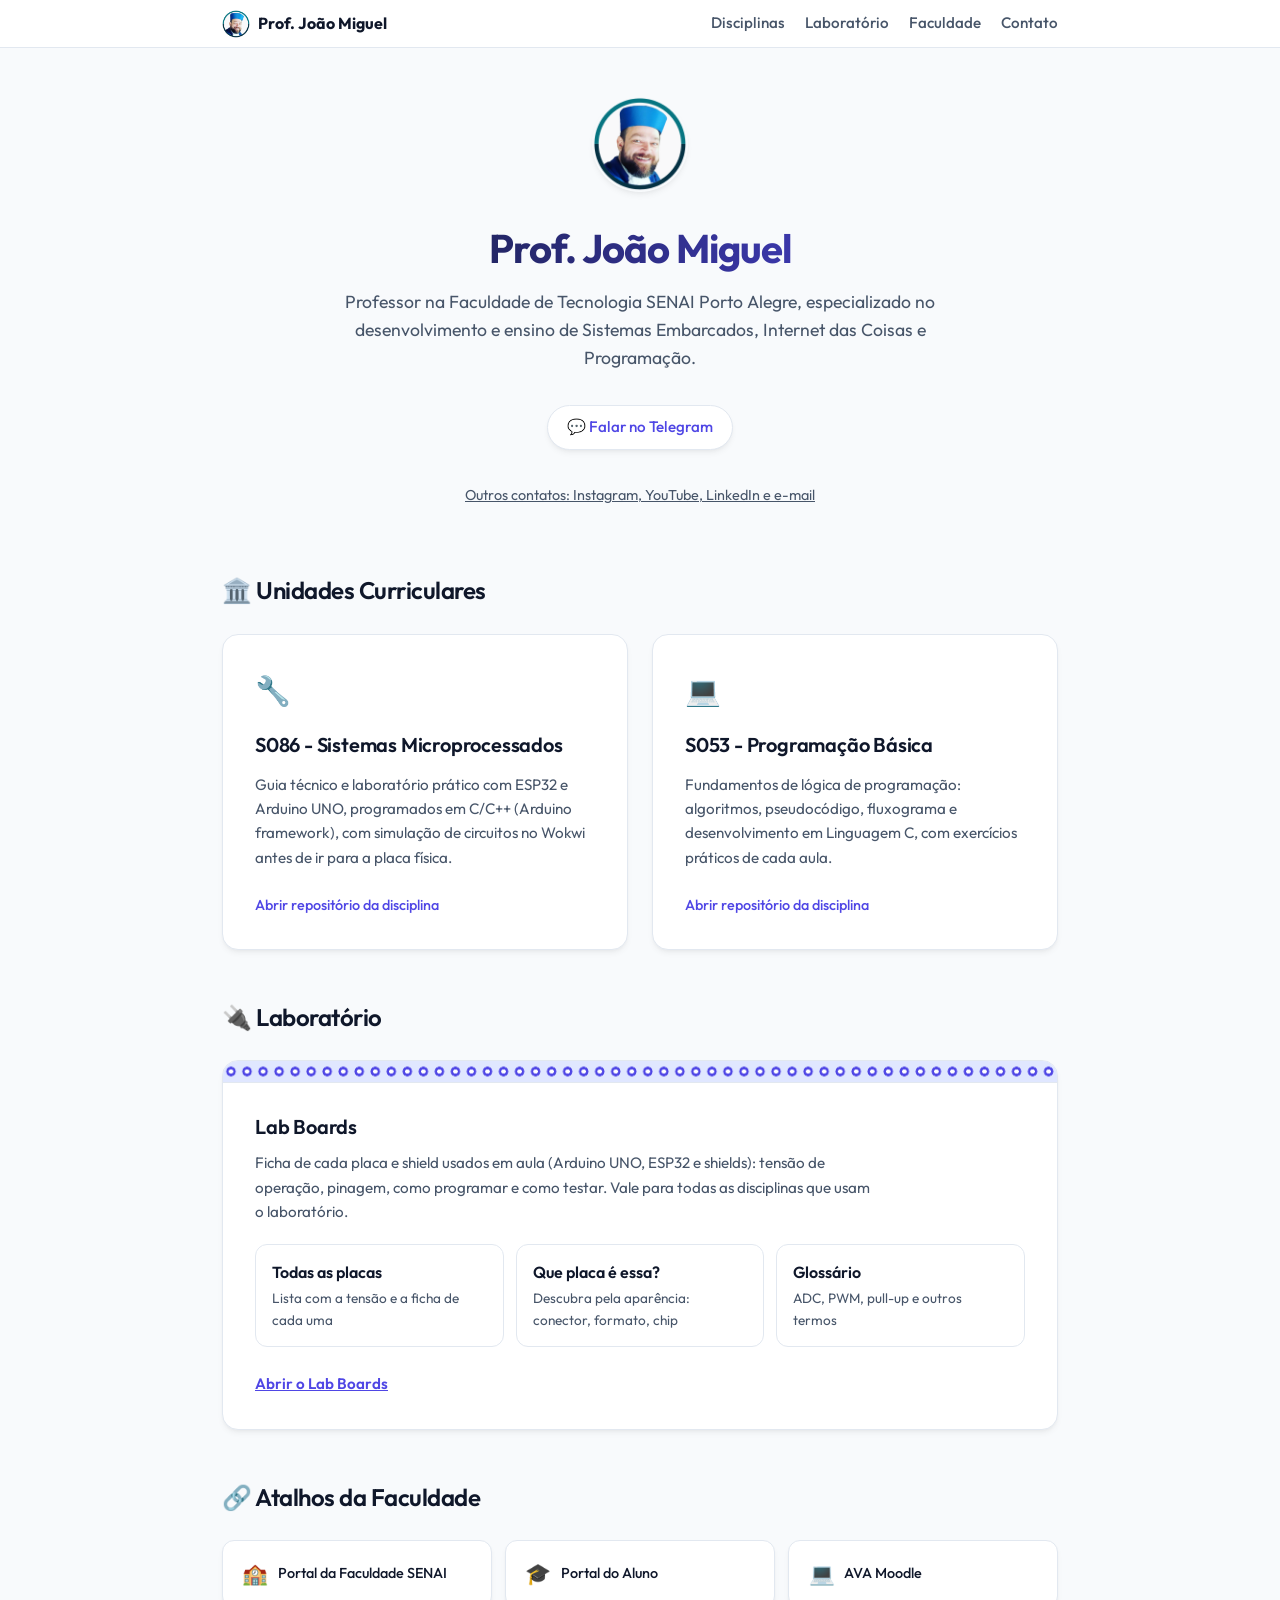
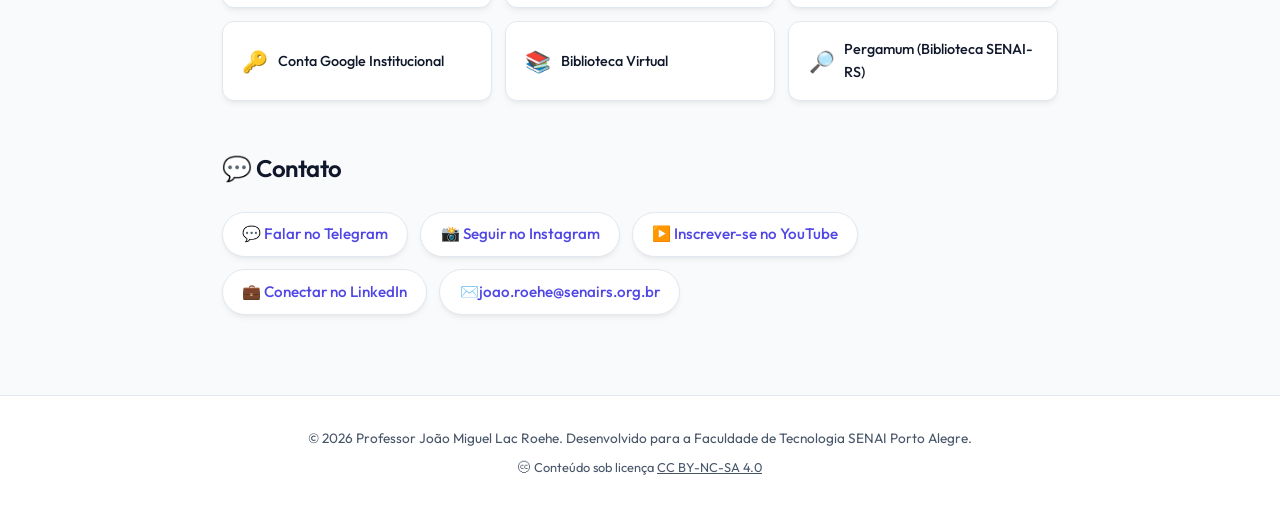
==== index.html @ 93c8a8d5 "feat: token --anchor-offset para âncoras sob a barra fixa 4.5rem; 5.5rem até 560px nos sites filhos " ====
<!DOCTYPE html>
<html lang="pt-BR">
<head>
    <meta charset="UTF-8">
    <meta name="viewport" content="width=device-width, initial-scale=1.0">
    <title>Prof. João Miguel | Faculdade de Tecnologia SENAI Porto Alegre</title>
    <meta name="description" content="Página pessoal do Professor João Miguel Lac Roehe na Faculdade de Tecnologia SENAI Porto Alegre. Informações sobre disciplinas de IoT, Sistemas Embarcados e Programação.">

    <!-- Favicon -->
    <link rel="icon" type="image/png" href="/assets/avatar.png">

    <!-- Open Graph / Facebook / WhatsApp / Telegram -->
    <meta property="og:type" content="profile">
    <meta property="og:url" content="https://professorjoaomiguel.github.io/">
    <meta property="og:title" content="Prof. João Miguel | Faculdade de Tecnologia SENAI Porto Alegre">
    <meta property="og:description" content="Página pessoal do Professor João Miguel Lac Roehe: disciplinas de IoT, Sistemas Embarcados e Programação, e links de contato.">
    <meta property="og:image" content="https://professorjoaomiguel.github.io/assets/og-image.jpg">
    <meta property="og:image:width" content="1512">
    <meta property="og:image:height" content="804">
    <meta property="og:locale" content="pt_BR">

    <!-- Twitter Card -->
    <meta name="twitter:card" content="summary_large_image">
    <meta name="twitter:title" content="Prof. João Miguel | Faculdade de Tecnologia SENAI Porto Alegre">
    <meta name="twitter:description" content="Página pessoal do Professor João Miguel Lac Roehe: disciplinas de IoT, Sistemas Embarcados e Programação, e links de contato.">
    <meta name="twitter:image" content="https://professorjoaomiguel.github.io/assets/og-image.jpg">

    <!-- Referência visual compartilhada com os outros sites (ver DESIGN.md) -->
    <link rel="preconnect" href="https://fonts.googleapis.com">
    <link rel="preconnect" href="https://fonts.gstatic.com" crossorigin>
    <link rel="stylesheet" href="/assets/tokens.css">
    <link rel="stylesheet" href="/assets/topbar.css">

    <!-- Estilos próprios desta página -->
    <style>
        * {
            box-sizing: border-box;
            margin: 0;
            padding: 0;
        }

        body {
            font-family: var(--font);
            background-color: var(--bg-primary);
            color: var(--text-primary);
            line-height: 1.6;
            display: flex;
            flex-direction: column;
            min-height: 100vh;
        }

        @media (prefers-reduced-motion: no-preference) {
            html {
                scroll-behavior: smooth;
            }
        }

        @media (prefers-reduced-motion: reduce) {
            *, *::before, *::after {
                transition: none !important;
            }
        }

        /* Barra do topo: componente em /assets/topbar.css. Aqui só o ajuste desta página:
           a foto e o nome já estão no cabeçalho, então somem da barra em telas estreitas. */
        @media (max-width: 560px) {
            .topbar .brand span {
                display: none;
            }
        }

        @media (max-width: 420px) {
            .topbar .brand {
                display: none;
            }
            .topnav {
                margin: 0 auto;
            }
        }

        /* Âncoras não ficam escondidas atrás da barra fixa */
        section[id] {
            scroll-margin-top: var(--anchor-offset);
        }

        header {
            max-width: var(--page-max);
            width: 100%;
            margin: 0 auto;
            padding: 3rem 2rem 1rem 2rem;
            text-align: center;
        }

        .avatar {
            width: 96px;
            height: 96px;
            border-radius: 50%;
            object-fit: cover;
            margin: 0 auto 1.5rem auto;
            display: block;
            box-shadow: var(--shadow);
        }

        h1 {
            font-size: 2.5rem;
            font-weight: 700;
            letter-spacing: -0.025em;
            margin-bottom: 0.5rem;
            background: linear-gradient(to right, var(--text-primary), var(--accent));
            -webkit-background-clip: text;
            -webkit-text-fill-color: transparent;
        }

        @media (max-width: 560px) {
            h1 {
                font-size: 2rem;
                line-height: 1.15;
            }
        }

        .subtitle {
            font-size: 1.1rem;
            color: var(--text-secondary);
            font-weight: 400;
            max-width: 600px;
            margin: 0 auto 2rem auto;
        }

        .contact-row {
            display: flex;
            flex-wrap: wrap;
            align-items: center;
            justify-content: center;
            gap: 0.75rem;
            margin: 0 auto 2rem auto;
        }

        .contact-badge {
            display: inline-flex;
            align-items: center;
            background-color: var(--bg-secondary);
            border: 1px solid var(--border);
            padding: 0.6rem 1.2rem;
            border-radius: 9999px;
            color: var(--accent);
            text-decoration: none;
            font-weight: 500;
            font-size: 0.95rem;
            box-shadow: var(--shadow);
            transition: var(--transition);
        }

        .contact-badge:hover {
            box-shadow: var(--shadow-hover);
            border-color: var(--accent);
        }

        .header-more {
            display: inline-block;
            margin-bottom: 1rem;
            color: var(--text-secondary);
            font-size: 0.9rem;
        }

        footer .license {
            margin-top: 0.5rem;
            font-size: 0.8rem;
        }

        footer .license a {
            color: var(--text-secondary);
        }

        main {
            max-width: var(--page-max);
            width: 100%;
            margin: 0 auto;
            padding: 2rem;
            flex-grow: 1;
        }

        h2 {
            font-size: 1.5rem;
            font-weight: 600;
            margin-bottom: 1.5rem;
            letter-spacing: -0.02em;
            display: flex;
            align-items: center;
            gap: 0.5rem;
        }

        .grid {
            display: grid;
            grid-template-columns: 1fr;
            gap: 1.5rem;
            margin-bottom: 3rem;
        }

        @media (min-width: 768px) {
            .grid {
                grid-template-columns: repeat(2, 1fr);
            }
            .grid-full {
                grid-column: span 2;
            }
        }

        .card {
            position: relative;
            background-color: var(--bg-secondary);
            border: 1px solid var(--border);
            border-radius: var(--radius-lg);
            padding: 2rem;
            box-shadow: var(--shadow);
            transition: var(--transition);
            display: flex;
            flex-direction: column;
        }

        /* O card inteiro é a área de clique (o link se estende sobre ele) */
        .card:hover,
        .card:focus-within {
            box-shadow: var(--shadow-hover);
            border-color: var(--accent);
        }

        .card .card-link::after {
            content: "";
            position: absolute;
            inset: 0;
            border-radius: inherit;
        }

        .card .card-link:focus-visible {
            outline: none;
        }

        .card:has(.card-link:focus-visible) {
            outline: 2px solid var(--accent);
            outline-offset: 4px;
        }

        .card-icon {
            font-size: 1.8rem;
            margin-bottom: 1rem;
        }

        .card h3 {
            font-size: 1.25rem;
            font-weight: 600;
            margin-bottom: 0.75rem;
            letter-spacing: -0.01em;
        }

        .card p {
            color: var(--text-secondary);
            font-size: 0.95rem;
            margin-bottom: 1.5rem;
            flex-grow: 1;
        }

        .card-note {
            font-size: 0.8rem;
            color: var(--text-secondary);
            opacity: 0.8;
            margin-bottom: 0.75rem;
        }

        .card-link {
            align-self: flex-start;
            color: var(--accent);
            text-decoration: none;
            font-weight: 500;
            font-size: 0.9rem;
            display: inline-flex;
            align-items: center;
            gap: 0.25rem;
            transition: var(--transition);
        }

        .card:hover .card-link {
            text-decoration: underline;
            text-underline-offset: 3px;
        }

        /* Laboratório: único elemento com assinatura própria — uma barra de pinos
           (passo de 2,54 mm das placas) no topo do painel */
        .lab-panel {
            background-color: var(--bg-secondary);
            border: 1px solid var(--border);
            border-radius: var(--radius-lg);
            box-shadow: var(--shadow);
            margin-bottom: 3rem;
            overflow: hidden;
        }

        .lab-pins {
            height: 22px;
            background-color: var(--accent-light);
            /* furos metalizados: anel na cor de destaque, centro vazado */
            background-image: radial-gradient(circle, var(--bg-secondary) 0 2px, var(--accent) 2.5px 4.5px, transparent 5px);
            background-size: 16px 22px;
            background-repeat: space no-repeat;
            background-position: center;
            border-bottom: 1px solid var(--border);
        }

        .lab-body {
            padding: 1.75rem 2rem 2rem;
        }

        .lab-body h3 {
            font-size: 1.25rem;
            font-weight: 600;
            margin-bottom: 0.5rem;
            letter-spacing: -0.01em;
        }

        .lab-body > p {
            color: var(--text-secondary);
            font-size: 0.95rem;
            max-width: 62ch;
            margin-bottom: 1.25rem;
        }

        .lab-links {
            list-style: none;
            display: grid;
            grid-template-columns: 1fr;
            gap: 0.75rem;
            margin-bottom: 1.5rem;
        }

        @media (min-width: 768px) {
            .lab-links {
                grid-template-columns: repeat(3, 1fr);
            }
        }

        .lab-links a {
            display: block;
            height: 100%;
            border: 1px solid var(--border);
            border-radius: var(--radius-md);
            padding: 0.9rem 1rem;
            text-decoration: none;
            color: var(--text-primary);
            font-weight: 600;
            transition: var(--transition);
        }

        .lab-links a:hover {
            border-color: var(--accent);
            color: var(--accent);
        }

        .lab-links small {
            display: block;
            margin-top: 0.2rem;
            color: var(--text-secondary);
            font-weight: 400;
            font-size: 0.85rem;
        }

        .lab-main {
            color: var(--accent);
            font-weight: 600;
            font-size: 0.95rem;
        }

        .contact-section .contact-row {
            justify-content: flex-start;
            margin-bottom: 3rem;
        }

        .shortcut-grid {
            display: grid;
            grid-template-columns: 1fr;
            gap: 0.85rem;
            margin-bottom: 3rem;
        }

        @media (min-width: 768px) {
            .shortcut-grid {
                grid-template-columns: repeat(3, 1fr);
            }
        }

        .shortcut {
            display: flex;
            align-items: center;
            gap: 0.6rem;
            background-color: var(--bg-secondary);
            border: 1px solid var(--border);
            border-radius: var(--radius-md);
            padding: 1rem 1.2rem;
            color: var(--text-primary);
            text-decoration: none;
            font-weight: 500;
            font-size: 0.9rem;
            box-shadow: var(--shadow);
            transition: var(--transition);
        }

        .shortcut:hover {
            box-shadow: var(--shadow-hover);
            border-color: var(--accent);
        }

        .shortcut-icon {
            font-size: 1.3rem;
            flex-shrink: 0;
        }

        footer {
            background-color: var(--bg-secondary);
            border-top: 1px solid var(--border);
            padding: 2rem;
            text-align: center;
            font-size: 0.85rem;
            color: var(--text-secondary);
        }

        /* Otimizações Acessibilidade */
        :focus-visible {
            outline: 2px solid var(--accent);
            outline-offset: 4px;
        }
    </style>

    <!-- Dados Estruturados para Agentes de IA e Motores de Busca (JSON-LD) -->
    <script type="application/ld+json">
    {
      "@context": "https://schema.org",
      "@type": "Person",
      "name": "João Miguel Lac Roehe",
      "jobTitle": "Professor",
      "worksFor": {
        "@type": "EducationalOrganization",
        "name": "Faculdade de Tecnologia SENAI Porto Alegre",
        "address": {
          "@type": "PostalAddress",
          "addressLocality": "Porto Alegre",
          "addressRegion": "RS",
          "addressCountry": "BR"
        }
      },
      "url": "https://professorjoaomiguel.github.io",
      "sameAs": [
        "https://github.com/professorjoaomiguel",
        "http://t.me/professorjoaomiguel",
        "https://www.instagram.com/professorjoaomiguel",
        "https://www.youtube.com/c/professorjoaomiguel",
        "https://www.linkedin.com/in/joaomiguel"
      ],
      "knowsAbout": [
        "Internet das Coisas (IoT)",
        "Sistemas Embarcados",
        "Programação de Computadores",
        "MicroPython",
        "ESP32"
      ]
    }
    </script>
</head>
<body>

    <nav class="topbar" aria-label="Seções da página">
        <div class="topbar-inner">
            <a class="brand" href="#inicio"><img src="/assets/avatar.png" alt="" width="28" height="28"><span>Prof. João Miguel</span></a>
            <ul class="topnav">
                <li><a href="#disciplinas">Disciplinas</a></li>
                <li><a href="#laboratorio">Laboratório</a></li>
                <li><a href="#faculdade">Faculdade</a></li>
                <li><a href="#contato">Contato</a></li>
            </ul>
        </div>
    </nav>

    <header id="inicio">
        <img src="/assets/avatar.png" alt="Foto do Prof. João Miguel Lac Roehe" class="avatar">
        <h1>Prof. João Miguel</h1>
        <p class="subtitle">Professor na Faculdade de Tecnologia SENAI Porto Alegre, especializado no desenvolvimento e ensino de Sistemas Embarcados, Internet das Coisas e Programação.</p>
        <div class="contact-row">
            <a href="https://t.me/professorjoaomiguel" class="contact-badge" target="_blank" rel="noopener noreferrer">
                💬 Falar no Telegram
            </a>
        </div>
        <a href="#contato" class="header-more">Outros contatos: Instagram, YouTube, LinkedIn e e-mail</a>
    </header>

    <main>
        <section id="disciplinas" aria-labelledby="titulo-disciplinas">
        <h2 id="titulo-disciplinas">🏛️ Unidades Curriculares</h2>

        
        <div class="grid">
            <!-- Sistemas Microprocessados -->
            <div class="card">
                <div class="card-icon" aria-hidden="true">🔧</div>
                <h3>S086 - Sistemas Microprocessados</h3>
                <p>Guia técnico e laboratório prático com ESP32 e Arduino UNO, programados em C/C++ (Arduino framework), com simulação de circuitos no Wokwi antes de ir para a placa física.</p>
                <a href="https://github.com/professorjoaomiguel/S086-2026-2" class="card-link" target="_blank" rel="noopener noreferrer">Abrir repositório da disciplina</a>
            </div>

            <!-- Programação Básica -->
            <div class="card">
                <div class="card-icon" aria-hidden="true">💻</div>
                <h3>S053 - Programação Básica</h3>
                <p>Fundamentos de lógica de programação: algoritmos, pseudocódigo, fluxograma e desenvolvimento em Linguagem C, com exercícios práticos de cada aula.</p>
                <a href="https://github.com/professorjoaomiguel/S053-2026-2" class="card-link" target="_blank" rel="noopener noreferrer">Abrir repositório da disciplina</a>
            </div>

            <!--
              OCULTOS (não ministrados no semestre corrente, 2026-2 — confirmado pelo usuário em 2026-09-07).
              Mantidos aqui comentados para facilitar reativação caso a UC volte à grade.
              Ver .ai/context.md > "Regras de Links para Disciplinas".

              S122 - Internet das Coisas
            <div class="card">
                <div class="card-icon" aria-hidden="true">🌐</div>
                <h3>S122 - Internet das Coisas</h3>
                <p>Abordagem prática cobrindo a arquitetura IoT de ponta a ponta (Percepção à Nuvem) com foco no projeto integrador da Estufa Inteligente utilizando ESP32, MQTT e Docker.</p>
                <a href="https://github.com/professorjoaomiguel/S122_2026-1" class="card-link" target="_blank" rel="noopener noreferrer">Abrir repositório da disciplina</a>
            </div>

              Sistemas Embarcados
            <div class="card">
                <div class="card-icon" aria-hidden="true">🔋</div>
                <h3>Sistemas Embarcados</h3>
                <p>Laboratório prático utilizando a linguagem MicroPython no microcontrolador ESP32 acoplado a um Shield Multifuncional para implementar lógicas de controle, sensores e atuadores.</p>
                <a href="https://github.com/professorjoaomiguel/lab-se" class="card-link" target="_blank" rel="noopener noreferrer">Abrir repositório da disciplina</a>
            </div>

              Programação Básica (versão antiga, via Google Sites)
            <div class="card">
                <div class="card-icon" aria-hidden="true">💻</div>
                <h3>Programação Básica</h3>
                <p>Fundamentos de lógica de programação, cobrindo estruturas condicionais, de repetição, manipulação de dados de entrada/saída e desenvolvimento de algoritmos básicos.</p>
                <div class="card-note">📦 Repositório de código no GitHub em breve — por enquanto, acesse o material completo da disciplina abaixo.</div>
                <a href="https://sites.google.com/view/pjm-programacao/" class="card-link" target="_blank" rel="noopener noreferrer">Abrir material da disciplina</a>
            </div>
            -->
        </div>
        </section>

        <section id="laboratorio" aria-labelledby="titulo-laboratorio">
        <h2 id="titulo-laboratorio">🔌 Laboratório</h2>

        <div class="lab-panel">
            <div class="lab-pins" aria-hidden="true"></div>
            <div class="lab-body">
                <h3>Lab Boards</h3>
                <p>Ficha de cada placa e shield usados em aula (Arduino UNO, ESP32 e shields): tensão de operação, pinagem, como programar e como testar. Vale para todas as disciplinas que usam o laboratório.</p>
                <ul class="lab-links">
                    <li><a href="https://professorjoaomiguel.github.io/lab-boards/INDEX.html">Todas as placas<small>Lista com a tensão e a ficha de cada uma</small></a></li>
                    <li><a href="https://professorjoaomiguel.github.io/lab-boards/IDENTIFICAR.html">Que placa é essa?<small>Descubra pela aparência: conector, formato, chip</small></a></li>
                    <li><a href="https://professorjoaomiguel.github.io/lab-boards/GLOSSARIO.html">Glossário<small>ADC, PWM, pull-up e outros termos</small></a></li>
                </ul>
                <a href="https://professorjoaomiguel.github.io/lab-boards/" class="lab-main">Abrir o Lab Boards</a>
            </div>
        </div>
        </section>

        <section id="faculdade" aria-labelledby="titulo-faculdade">
        <h2 id="titulo-faculdade">🔗 Atalhos da Faculdade</h2>

        <div class="shortcut-grid">
            <a href="https://www.senairs.org.br/faculdade-senai" class="shortcut" target="_blank" rel="noopener noreferrer">
                <span class="shortcut-icon" aria-hidden="true">🏫</span> Portal da Faculdade SENAI
            </a>
            <a href="https://portaldoaluno.fiergs.org.br/FrameHTML/web/app/edu/PortalEducacional/login/" class="shortcut" target="_blank" rel="noopener noreferrer">
                <span class="shortcut-icon" aria-hidden="true">🎓</span> Portal do Aluno
            </a>
            <a href="https://rs.ead.senai.br/" class="shortcut" target="_blank" rel="noopener noreferrer">
                <span class="shortcut-icon" aria-hidden="true">💻</span> AVA Moodle
            </a>
            <a href="https://meusenai.senai.br/" class="shortcut" target="_blank" rel="noopener noreferrer">
                <span class="shortcut-icon" aria-hidden="true">🔑</span> Conta Google Institucional
            </a>
            <a href="https://www.bvirtual.com.br/" class="shortcut" target="_blank" rel="noopener noreferrer">
                <span class="shortcut-icon" aria-hidden="true">📚</span> Biblioteca Virtual
            </a>
            <a href="https://pergamum.senairs.org.br/" class="shortcut" target="_blank" rel="noopener noreferrer">
                <span class="shortcut-icon" aria-hidden="true">🔎</span> Pergamum (Biblioteca SENAI-RS)
            </a>
        </div>
        </section>

        <section id="contato" class="contact-section" aria-labelledby="titulo-contato">
        <h2 id="titulo-contato">💬 Contato</h2>
        <div class="contact-row">
            <a href="https://t.me/professorjoaomiguel" class="contact-badge" target="_blank" rel="noopener noreferrer">
                💬 Falar no Telegram
            </a>
            <a href="https://www.instagram.com/professorjoaomiguel" class="contact-badge" target="_blank" rel="noopener noreferrer">
                📸 Seguir no Instagram
            </a>
            <a href="https://www.youtube.com/c/professorjoaomiguel?sub_confirmation=1" class="contact-badge" target="_blank" rel="noopener noreferrer">
                ▶️ Inscrever-se no YouTube
            </a>
            <a href="https://www.linkedin.com/in/joaomiguel" class="contact-badge" target="_blank" rel="noopener noreferrer">
                💼 Conectar no LinkedIn
            </a>
            <a href="#" class="contact-badge" id="email-badge" rel="noopener noreferrer" aria-label="Enviar e-mail institucional">
                ✉️ <span id="email-label">E-mail institucional</span>
            </a>
        </div>
        </section>
    </main>

    <footer>
        <p>&copy; 2026 Professor João Miguel Lac Roehe. Desenvolvido para a Faculdade de Tecnologia SENAI Porto Alegre.</p>
        <p class="license">🅭 Conteúdo sob licença <a href="https://creativecommons.org/licenses/by-nc-sa/4.0/" target="_blank" rel="noopener noreferrer">CC BY-NC-SA 4.0</a></p>
    </footer>

    <script>
    (function () {
        var badge = document.getElementById('email-badge');
        var label = document.getElementById('email-label');
        if (!badge || !label) return;
        var user = ['j', 'o', 'a', 'o', '.', 'r', 'o', 'e', 'h', 'e'].join('');
        var host = ['s', 'e', 'n', 'a', 'i', 'r', 's', '.', 'o', 'r', 'g', '.', 'b', 'r'].join('');
        var address = user + '@' + host;
        badge.setAttribute('href', 'mailto:' + address);
        label.textContent = address;
    })();
    </script>
</body>
</html>
---- assets/tokens.css ----
/*
 * Tokens visuais do Prof. João Miguel — fonte única para todos os sites web
 * (este site e os project sites em professorjoaomiguel.github.io/<repo>/).
 *
 * Uso em outro site do mesmo domínio:
 *   <link rel="stylesheet" href="/assets/tokens.css">
 *
 * Contrato (ver DESIGN.md): variáveis só são ADICIONADAS. Renomear ou apagar
 * uma variável quebra os outros sites — antes, procure o nome nos repos que
 * usam este arquivo.
 *
 * Autor: Prof. Me. João Miguel Lac Roehe (@professorjoaomiguel) — CC BY-NC-SA 4.0
 */

@import url("https://fonts.googleapis.com/css2?family=Outfit:wght@300;400;500;600;700&display=swap");

:root {
    /* Paleta Slate & Indigo — modo claro */
    --bg-primary: #f8fafc;      /* fundo da página */
    --bg-secondary: #ffffff;    /* cards, barras, painéis */
    --text-primary: #0f172a;
    --text-secondary: #475569;
    --accent: #4f46e5;          /* links, destaques, foco */
    --accent-light: #e0e7ff;    /* fundos de destaque, cabeçalho de tabela */
    --border: #e2e8f0;
    --code-bg: #f1f5f9;

    --shadow: 0 4px 6px -1px rgb(0 0 0 / 0.05), 0 2px 4px -2px rgb(0 0 0 / 0.05);
    --shadow-hover: 0 10px 15px -3px rgb(0 0 0 / 0.1), 0 4px 6px -4px rgb(0 0 0 / 0.1);
    --transition: all 0.3s cubic-bezier(0.4, 0, 0.2, 1);

    /* Tipografia */
    --font: 'Outfit', -apple-system, BlinkMacSystemFont, "Segoe UI", Roboto, sans-serif;
    --mono: ui-monospace, SFMono-Regular, Consolas, "Liberation Mono", monospace;

    /* Layout */
    --page-max: 900px;          /* largura do conteúdo e da barra do topo */
    --gutter: 2rem;             /* respiro lateral (1rem em telas até 560px) */
    --radius-lg: 16px;          /* cards e painéis */
    --radius-md: 12px;          /* atalhos e sub-blocos */
    --radius-sm: 8px;           /* código, imagens */
    --anchor-offset: 4.5rem;    /* scroll-margin-top de títulos/seções com âncora (barra fixa) */

    color-scheme: light;
}

/* Modo escuro automático. --accent #818cf8 dá ~5,9:1 sobre --bg-primary (AA). */
@media (prefers-color-scheme: dark) {
    :root {
        --bg-primary: #090d16;
        --bg-secondary: #111827;
        --text-primary: #f8fafc;
        --text-secondary: #94a3b8;
        --accent: #818cf8;
        --accent-light: #1e1b4b;
        --border: #1f2937;
        --code-bg: #1e293b;
        --shadow: 0 4px 6px -1px rgb(0 0 0 / 0.3), 0 2px 4px -2px rgb(0 0 0 / 0.3);
        --shadow-hover: 0 10px 15px -3px rgb(0 0 0 / 0.4), 0 4px 6px -4px rgb(0 0 0 / 0.4);
        color-scheme: dark;
    }
}

@media (max-width: 560px) {
    :root {
        --gutter: 1rem;
    }

    /* Sites filhos (barra com .topbar-back) têm barra de 2 linhas no celular (~76px) */
    :root:has(.topbar-back) {
        --anchor-offset: 5.5rem;
    }
}
---- assets/topbar.css ----
/*
 * Barra do topo compartilhada — mesma barra em todos os sites do professor.
 * Depende de /assets/tokens.css (carregar antes).
 *
 * Marcação (ver DESIGN.md):
 *   <nav class="topbar" aria-label="...">
 *     <div class="topbar-inner">
 *       <a class="brand" href="..."><img src="/assets/avatar.png" alt="" width="28" height="28"><span>Nome do site</span></a>
 *       <ul class="topnav"> <li><a href="...">Seção</a></li> ... </ul>
 *       <a class="topbar-back" href="https://professorjoaomiguel.github.io/">← Site do professor</a>   (só nos sites filhos)
 *     </div>
 *   </nav>
 *
 * Autor: Prof. Me. João Miguel Lac Roehe (@professorjoaomiguel) — CC BY-NC-SA 4.0
 */

.topbar {
    position: sticky;
    top: 0;
    z-index: 10;
    background-color: var(--bg-secondary);
    border-bottom: 1px solid var(--border);
    font-family: var(--font);
    font-size: 1rem;      /* não herda o tamanho do corpo de cada site: barra idêntica em todos */
    line-height: 1.6;
}

.topbar-inner {
    max-width: var(--page-max);
    margin: 0 auto;
    padding: 0.6rem var(--gutter);
    display: flex;
    flex-wrap: wrap;
    align-items: center;
    gap: 0.4rem 1rem;
}

.topbar .brand {
    display: inline-flex;
    align-items: center;
    gap: 0.5rem;
    color: var(--text-primary);
    text-decoration: none;
    font-weight: 700;
    white-space: nowrap;
}

.topbar .brand img {
    width: 28px;
    height: 28px;
    border-radius: 50%;
}

.topnav {
    list-style: none;
    display: flex;
    gap: 0.25rem 1.25rem;
    margin: 0 0 0 auto;
    padding: 0;
    overflow-x: auto;
    font-size: 0.95rem;
}

.topnav a,
.topbar-back {
    color: var(--text-secondary);
    text-decoration: none;
    font-weight: 500;
    white-space: nowrap;
}

.topnav a:hover,
.topbar-back:hover {
    color: var(--accent);
}

.topbar-back {
    font-size: 0.9rem;
}

.topbar a:focus-visible {
    outline: 2px solid var(--accent);
    outline-offset: 4px;
    border-radius: 4px;
}

@media (max-width: 560px) {
    .topbar-inner {
        gap: 0.4rem 0.75rem;
    }
    .topnav {
        gap: 0.25rem 0.7rem;
        font-size: 0.85rem;
    }

    /* Sites filhos (têm .topbar-back): 2 linhas em vez de 3.
       Linha 1: marca à esquerda, "← Site do professor" à direita.
       Linha 2: seções na largura inteira, rolando de lado se não couberem.
       O site principal (sem .topbar-back) continua com uma linha só. */
    .topbar-back {
        margin-left: auto;
    }

    .topbar-inner:has(.topbar-back) .topnav {
        order: 3;
        flex-basis: 100%;
        margin-left: 0;
    }
}
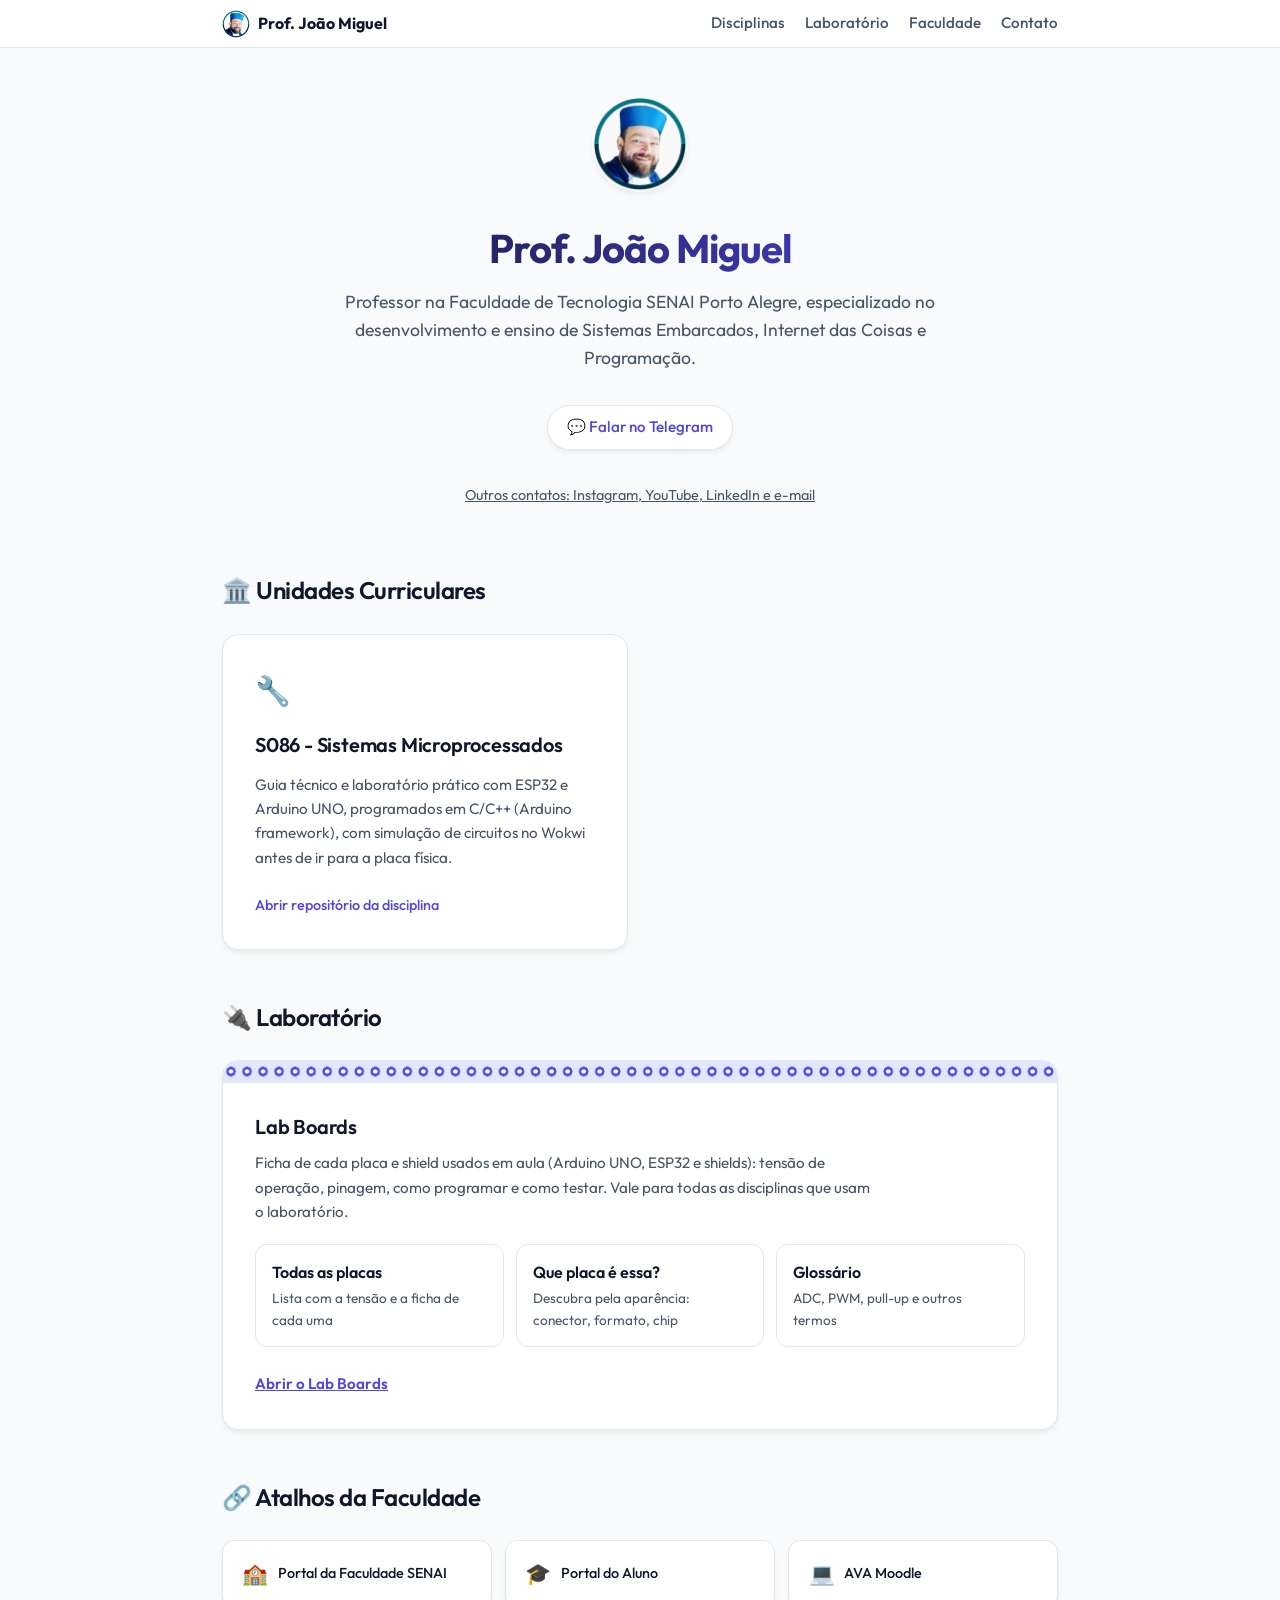
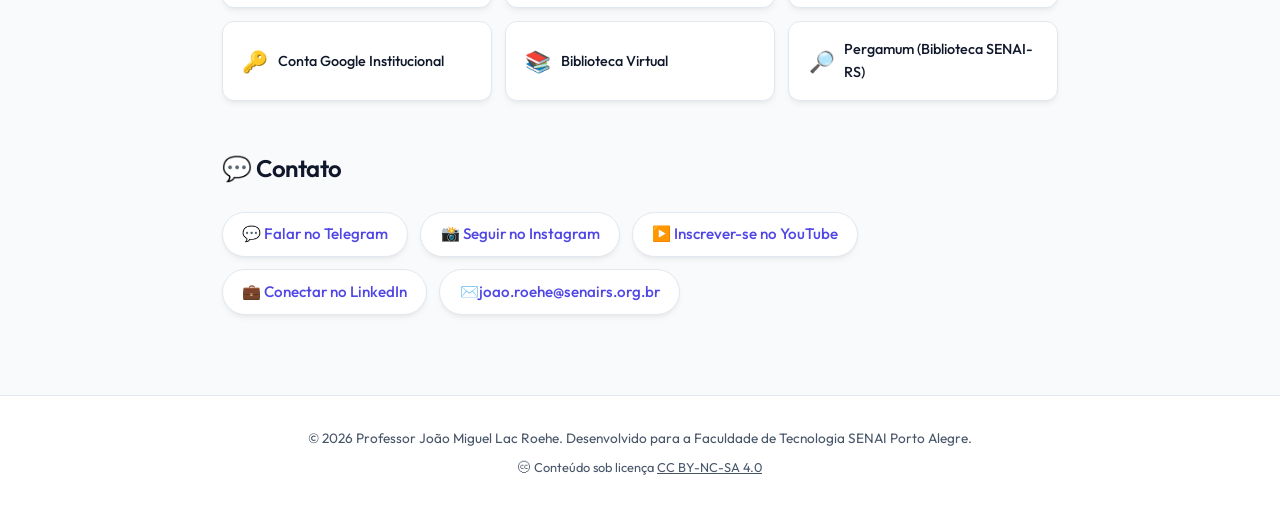
==== commit 96bb5321: "chore: oculta card S053 (repositório S053-2026-2 está privado) Card movido para o bloco OCULTOS come" ====
--- a/index.html
+++ b/index.html
@@ -503,18 +503,19 @@
                 <a href="https://github.com/professorjoaomiguel/S086-2026-2" class="card-link" target="_blank" rel="noopener noreferrer">Abrir repositório da disciplina</a>
             </div>
 
-            <!-- Programação Básica -->
+
+            <!--
+              OCULTOS (não ministrados no semestre corrente, 2026-2 — confirmado pelo usuário em 2026-09-07).
+              Mantidos aqui comentados para facilitar reativação caso a UC volte à grade.
+              Ver .ai/context.md > "Regras de Links para Disciplinas".
+
+              S053 - Programação Básica (repo S053-2026-2 tornado privado; oculto em 2026-10-04 a pedido do usuário)
             <div class="card">
                 <div class="card-icon" aria-hidden="true">💻</div>
                 <h3>S053 - Programação Básica</h3>
                 <p>Fundamentos de lógica de programação: algoritmos, pseudocódigo, fluxograma e desenvolvimento em Linguagem C, com exercícios práticos de cada aula.</p>
                 <a href="https://github.com/professorjoaomiguel/S053-2026-2" class="card-link" target="_blank" rel="noopener noreferrer">Abrir repositório da disciplina</a>
             </div>
-
-            <!--
-              OCULTOS (não ministrados no semestre corrente, 2026-2 — confirmado pelo usuário em 2026-09-07).
-              Mantidos aqui comentados para facilitar reativação caso a UC volte à grade.
-              Ver .ai/context.md > "Regras de Links para Disciplinas".
 
               S122 - Internet das Coisas
             <div class="card">
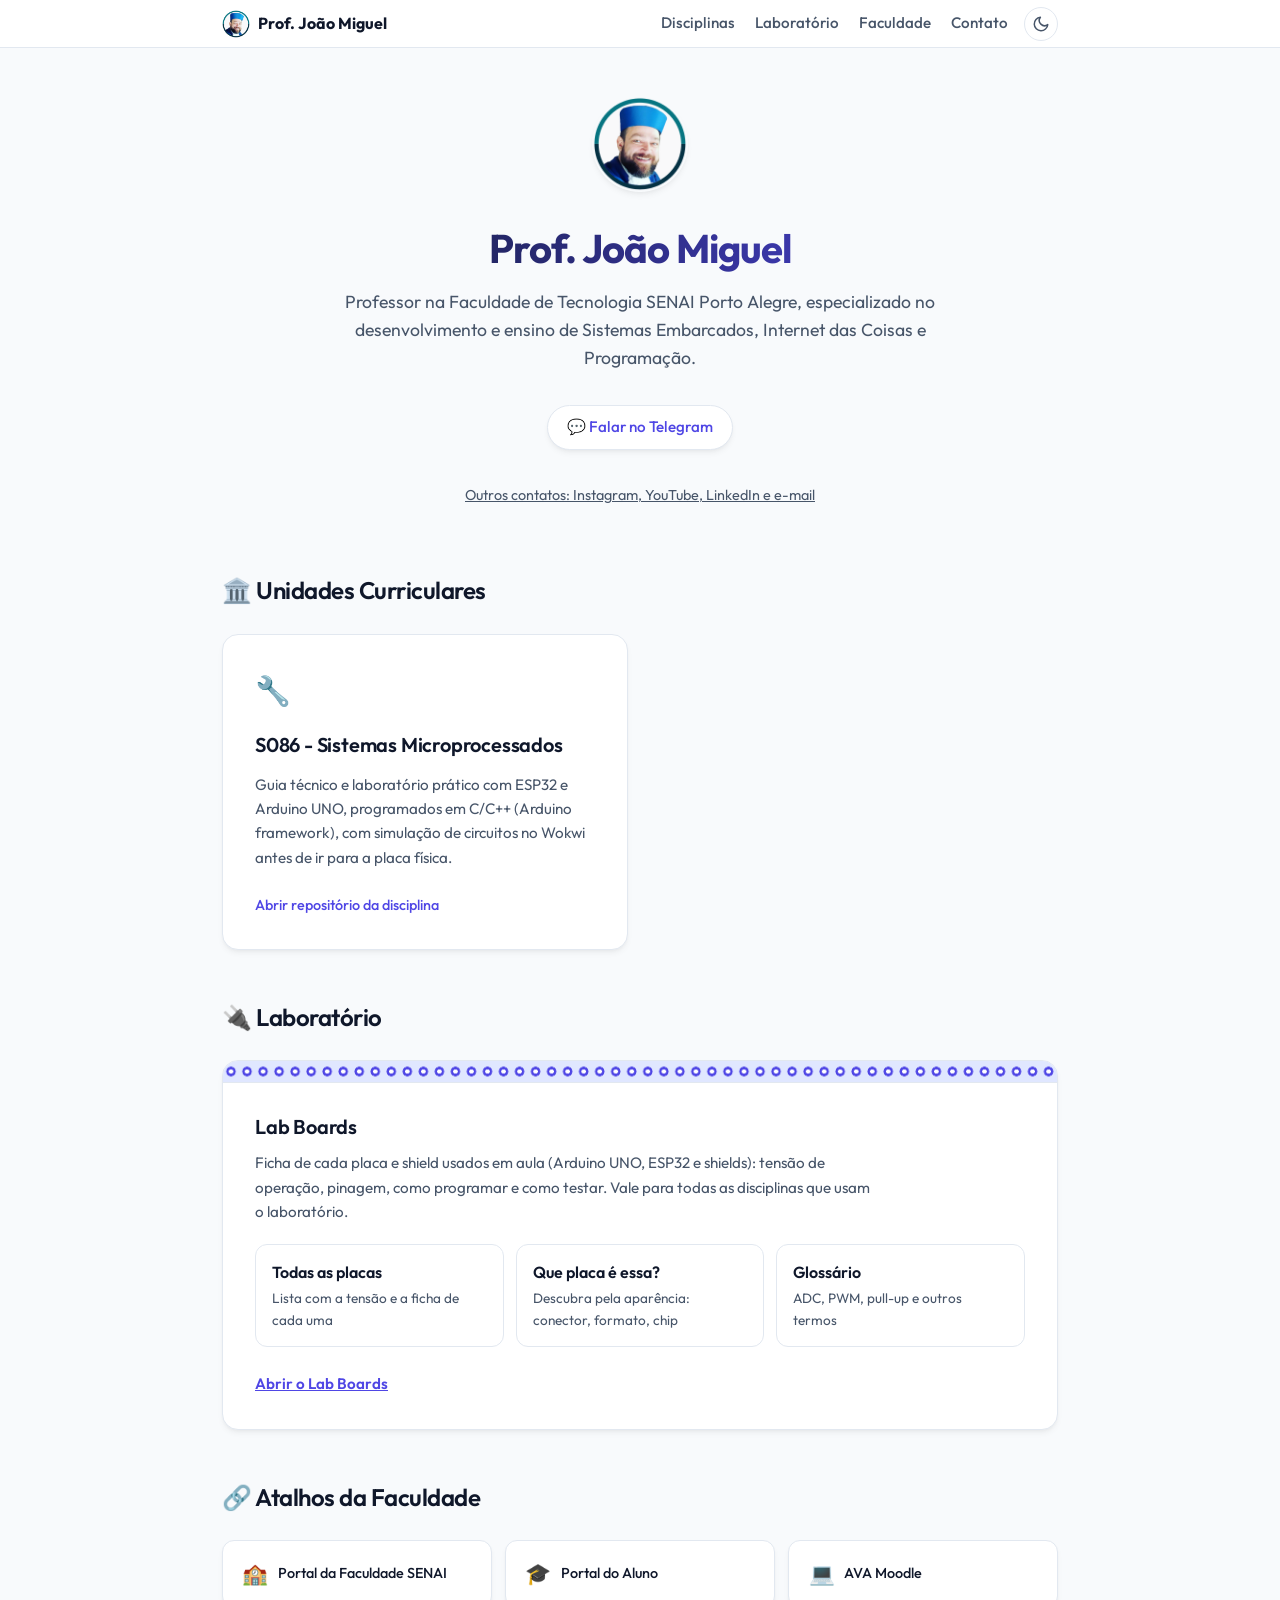
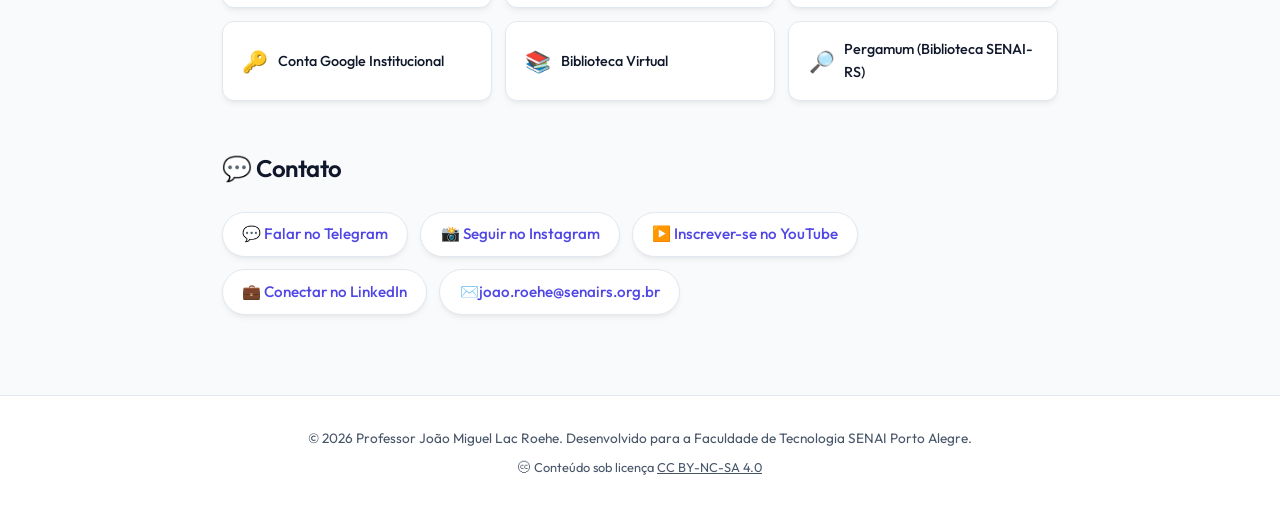
==== commit 2e60e60f: "feat: chave claro/escuro compartilhada (theme.js) Botão .theme-toggle na barra do topo alterna claro" ====
--- a/index.html
+++ b/index.html
@@ -30,6 +30,7 @@
     <link rel="preconnect" href="https://fonts.gstatic.com" crossorigin>
     <link rel="stylesheet" href="/assets/tokens.css">
     <link rel="stylesheet" href="/assets/topbar.css">
+    <script src="/assets/theme.js"></script>
 
     <!-- Estilos próprios desta página -->
     <style>
@@ -474,6 +475,7 @@
                 <li><a href="#faculdade">Faculdade</a></li>
                 <li><a href="#contato">Contato</a></li>
             </ul>
+            <button class="theme-toggle" type="button" hidden></button>
         </div>
     </nav>
 
--- a/assets/tokens.css
+++ b/assets/tokens.css
@@ -44,9 +44,14 @@
     color-scheme: light;
 }
 
-/* Modo escuro automático. --accent #818cf8 dá ~5,9:1 sobre --bg-primary (AA). */
+/* Modo escuro: segue o sistema, a não ser que o aluno tenha escolhido pela
+   chave da barra (/assets/theme.js põe data-theme="light" ou "dark" no <html>).
+   O bloco escuro aparece DUAS vezes (sistema e escolha manual): ao mudar um
+   valor, mude nos dois. Não usamos light-dark() porque, em navegador antigo,
+   ela invalida todas as cores de uma vez.
+   --accent #818cf8 dá ~5,9:1 sobre --bg-primary (AA). */
 @media (prefers-color-scheme: dark) {
-    :root {
+    :root:not([data-theme="light"]) {
         --bg-primary: #090d16;
         --bg-secondary: #111827;
         --text-primary: #f8fafc;
@@ -61,6 +66,20 @@
     }
 }
 
+:root[data-theme="dark"] {
+    --bg-primary: #090d16;
+    --bg-secondary: #111827;
+    --text-primary: #f8fafc;
+    --text-secondary: #94a3b8;
+    --accent: #818cf8;
+    --accent-light: #1e1b4b;
+    --border: #1f2937;
+    --code-bg: #1e293b;
+    --shadow: 0 4px 6px -1px rgb(0 0 0 / 0.3), 0 2px 4px -2px rgb(0 0 0 / 0.3);
+    --shadow-hover: 0 10px 15px -3px rgb(0 0 0 / 0.4), 0 4px 6px -4px rgb(0 0 0 / 0.4);
+    color-scheme: dark;
+}
+
 @media (max-width: 560px) {
     :root {
         --gutter: 1rem;
--- a/assets/topbar.css
+++ b/assets/topbar.css
@@ -8,6 +8,7 @@
  *       <a class="brand" href="..."><img src="/assets/avatar.png" alt="" width="28" height="28"><span>Nome do site</span></a>
  *       <ul class="topnav"> <li><a href="...">Seção</a></li> ... </ul>
  *       <a class="topbar-back" href="https://professorjoaomiguel.github.io/">← Site do professor</a>   (só nos sites filhos)
+ *       <button class="theme-toggle" type="button" hidden></button>   (com /assets/theme.js no <head>)
  *     </div>
  *   </nav>
  *
@@ -84,6 +85,38 @@
     border-radius: 4px;
 }
 
+/* Chave claro/escuro (/assets/theme.js preenche o ícone e o rótulo).
+   Sempre o último item da barra. */
+.theme-toggle {
+    flex-shrink: 0;
+    display: inline-flex;
+    align-items: center;
+    justify-content: center;
+    width: 34px;
+    height: 34px;
+    margin: -3px 0;       /* ocupa 28px na linha, como a foto da marca: a barra não cresce */
+    padding: 0;
+    border: 1px solid var(--border);
+    border-radius: 50%;
+    background: transparent;
+    color: var(--text-secondary);
+    cursor: pointer;
+}
+
+.theme-toggle[hidden] {
+    display: none;
+}
+
+.theme-toggle:hover {
+    color: var(--accent);
+    border-color: var(--accent);
+}
+
+.theme-toggle:focus-visible {
+    outline: 2px solid var(--accent);
+    outline-offset: 2px;
+}
+
 @media (max-width: 560px) {
     .topbar-inner {
         gap: 0.4rem 0.75rem;
@@ -101,6 +134,13 @@
         margin-left: auto;
     }
 
+    /* Site principal: uma linha mesmo com a chave de tema; as seções
+       encolhem e rolam de lado, em vez de a chave descer de linha. */
+    .topbar-inner:not(:has(.topbar-back)) {
+        flex-wrap: nowrap;
+        gap: 0.5rem;
+    }
+
     .topbar-inner:has(.topbar-back) .topnav {
         order: 3;
         flex-basis: 100%;
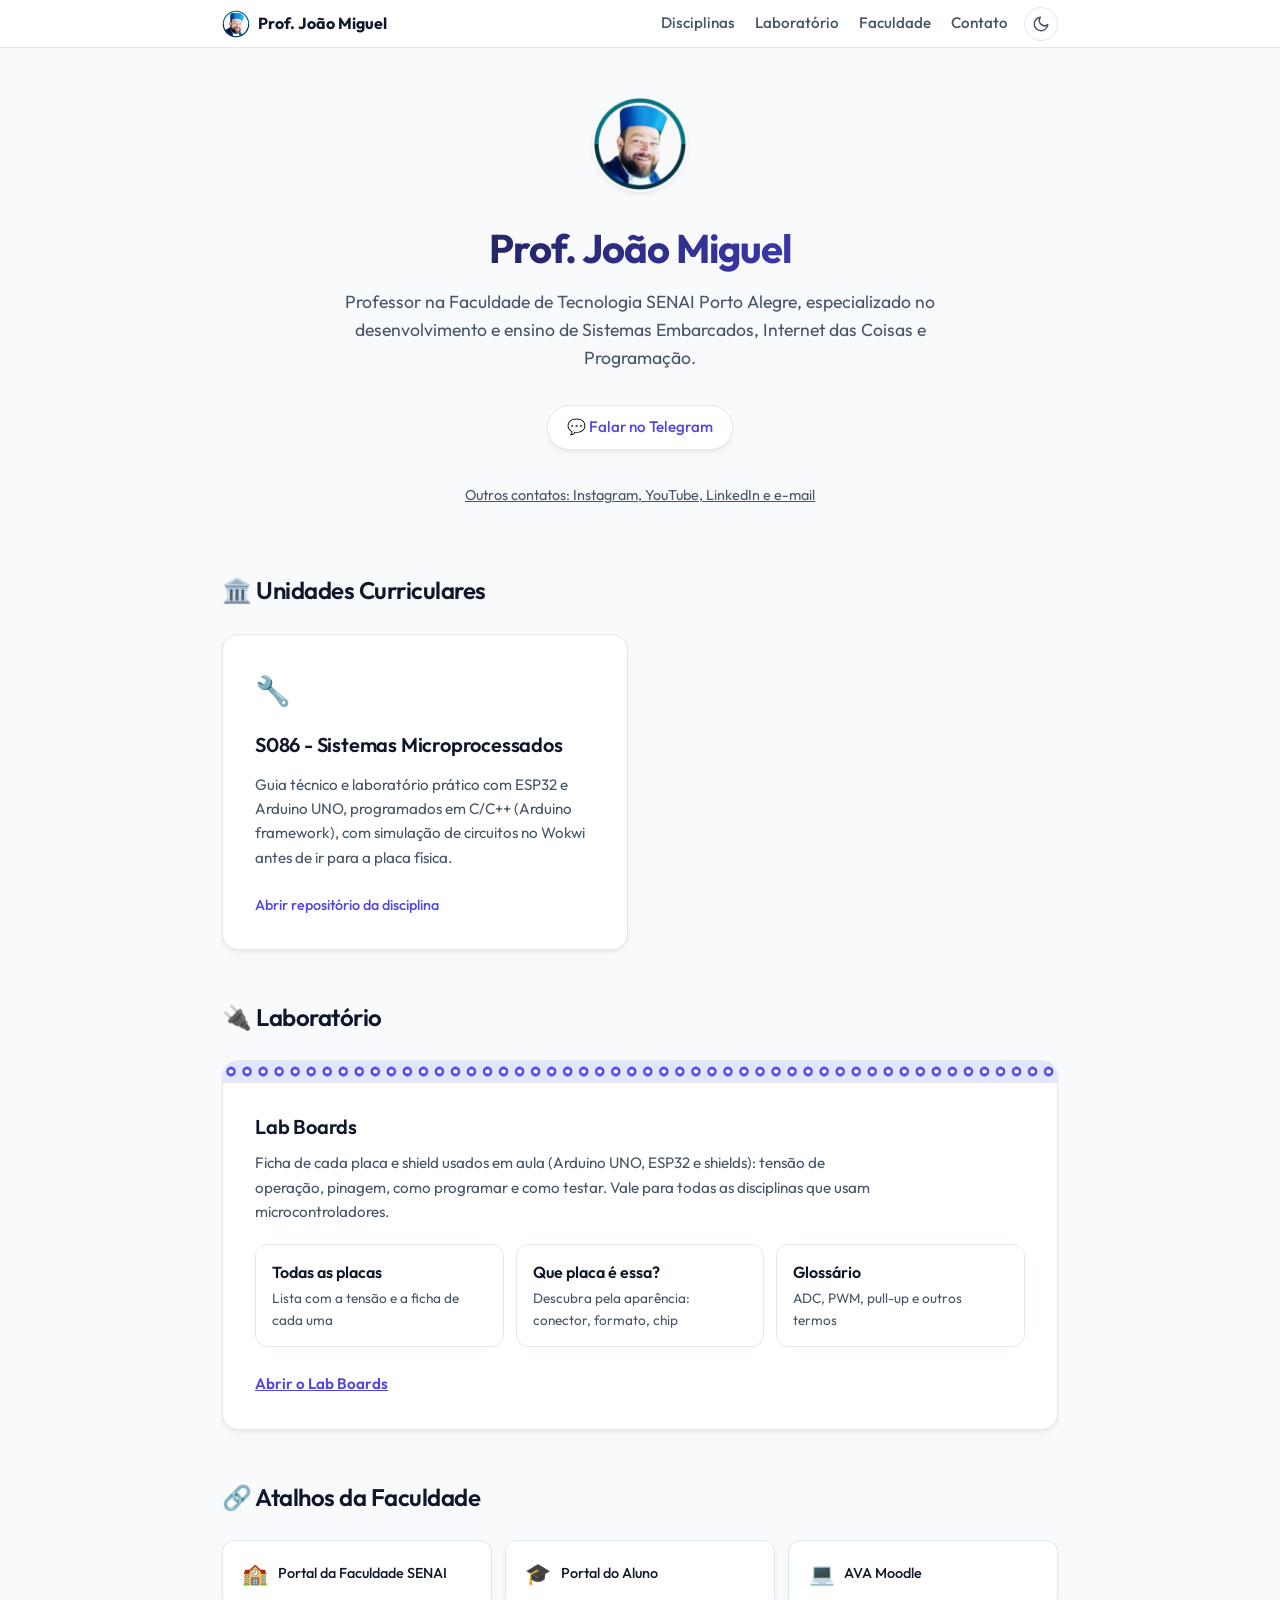
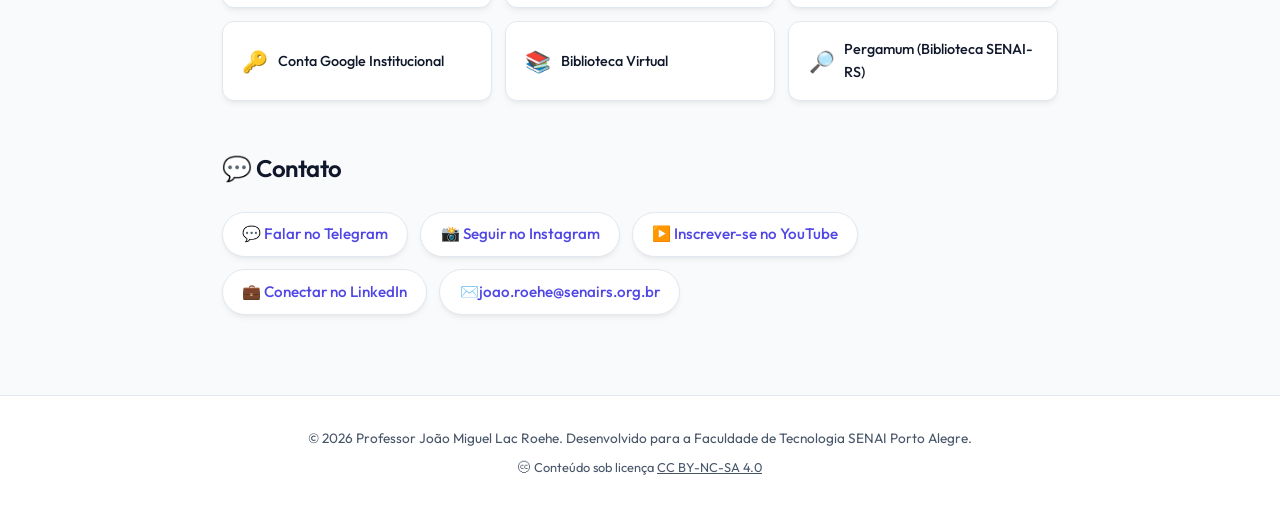
==== commit cebecd50: "Add Google Analytics gtag snippet to head before other scripts" ====
--- a/index.html
+++ b/index.html
@@ -1,10 +1,20 @@
 <!DOCTYPE html>
 <html lang="pt-BR">
 <head>
+    <!-- Google tag (gtag.js) -->
+    <script async src="https://www.googletagmanager.com/gtag/js?id=G-P59P33Y4VV"></script>
+    <script>
+      window.dataLayer = window.dataLayer || [];
+      function gtag(){dataLayer.push(arguments);}
+      gtag('js', new Date());
+
+      gtag('config', 'G-P59P33Y4VV');
+    </script>
+
     <meta charset="UTF-8">
     <meta name="viewport" content="width=device-width, initial-scale=1.0">
     <title>Prof. João Miguel | Faculdade de Tecnologia SENAI Porto Alegre</title>
-    <meta name="description" content="Página pessoal do Professor João Miguel Lac Roehe na Faculdade de Tecnologia SENAI Porto Alegre. Informações sobre disciplinas de IoT, Sistemas Embarcados e Programação.">
+    <meta name="description" content="Página pessoal do Professor João Miguel Lac Roehe na Faculdade de Tecnologia SENAI Porto Alegre. Informações sobre disciplinas de IoT, Sistemas Embarcados e Programação, contatos e projetos acadêmicos.">
 
     <!-- Favicon -->
     <link rel="icon" type="image/png" href="/assets/avatar.png">
@@ -531,7 +541,7 @@
             <div class="card">
                 <div class="card-icon" aria-hidden="true">🔋</div>
                 <h3>Sistemas Embarcados</h3>
-                <p>Laboratório prático utilizando a linguagem MicroPython no microcontrolador ESP32 acoplado a um Shield Multifuncional para implementar lógicas de controle, sensores e atuadores.</p>
+                <p>Laboratório prático utilizando a linguagem MicroPython no microcontrolador ESP32 acoplado a um Shield Multifuncional para implementar lógicas de controle, sensores e atuadores em sistemas embarcados de baixo custo.</p>
                 <a href="https://github.com/professorjoaomiguel/lab-se" class="card-link" target="_blank" rel="noopener noreferrer">Abrir repositório da disciplina</a>
             </div>
 
@@ -554,7 +564,7 @@
             <div class="lab-pins" aria-hidden="true"></div>
             <div class="lab-body">
                 <h3>Lab Boards</h3>
-                <p>Ficha de cada placa e shield usados em aula (Arduino UNO, ESP32 e shields): tensão de operação, pinagem, como programar e como testar. Vale para todas as disciplinas que usam o laboratório.</p>
+                <p>Ficha de cada placa e shield usados em aula (Arduino UNO, ESP32 e shields): tensão de operação, pinagem, como programar e como testar. Vale para todas as disciplinas que usam microcontroladores.</p>
                 <ul class="lab-links">
                     <li><a href="https://professorjoaomiguel.github.io/lab-boards/INDEX.html">Todas as placas<small>Lista com a tensão e a ficha de cada uma</small></a></li>
                     <li><a href="https://professorjoaomiguel.github.io/lab-boards/IDENTIFICAR.html">Que placa é essa?<small>Descubra pela aparência: conector, formato, chip</small></a></li>
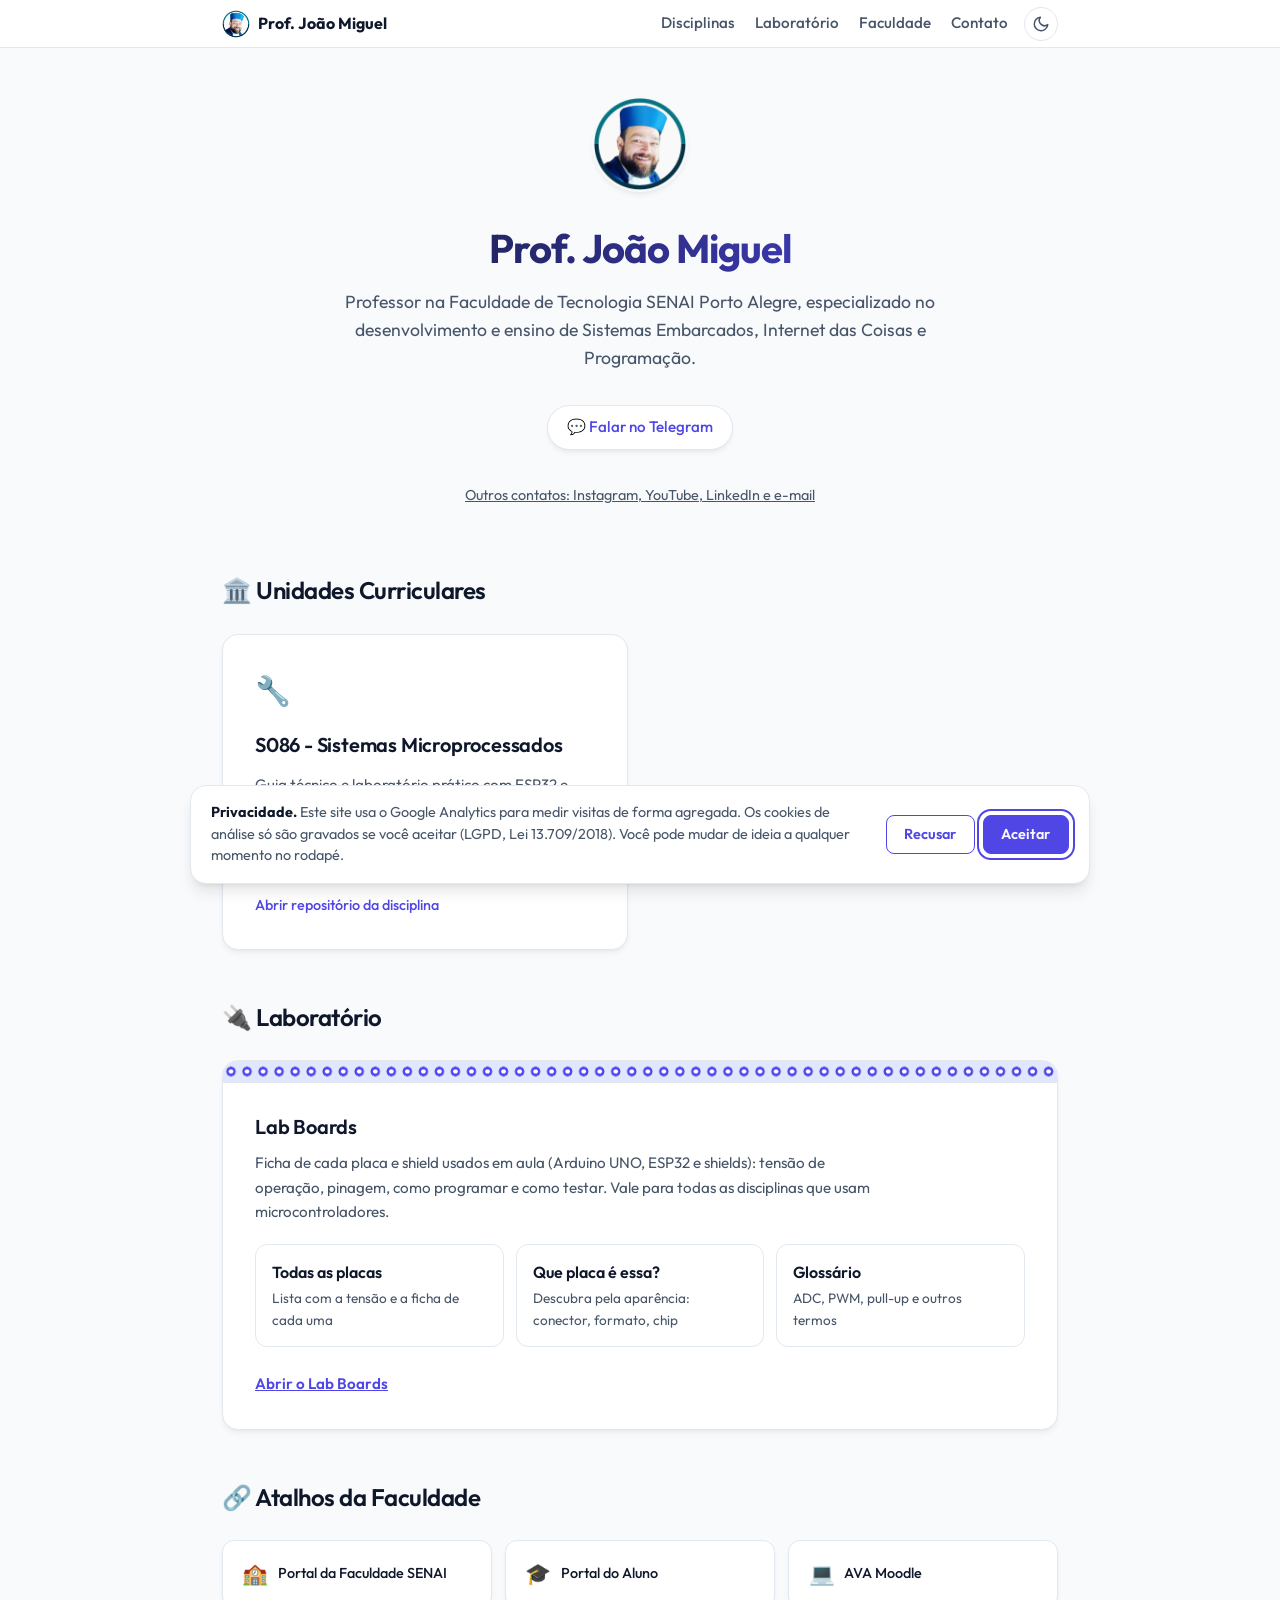
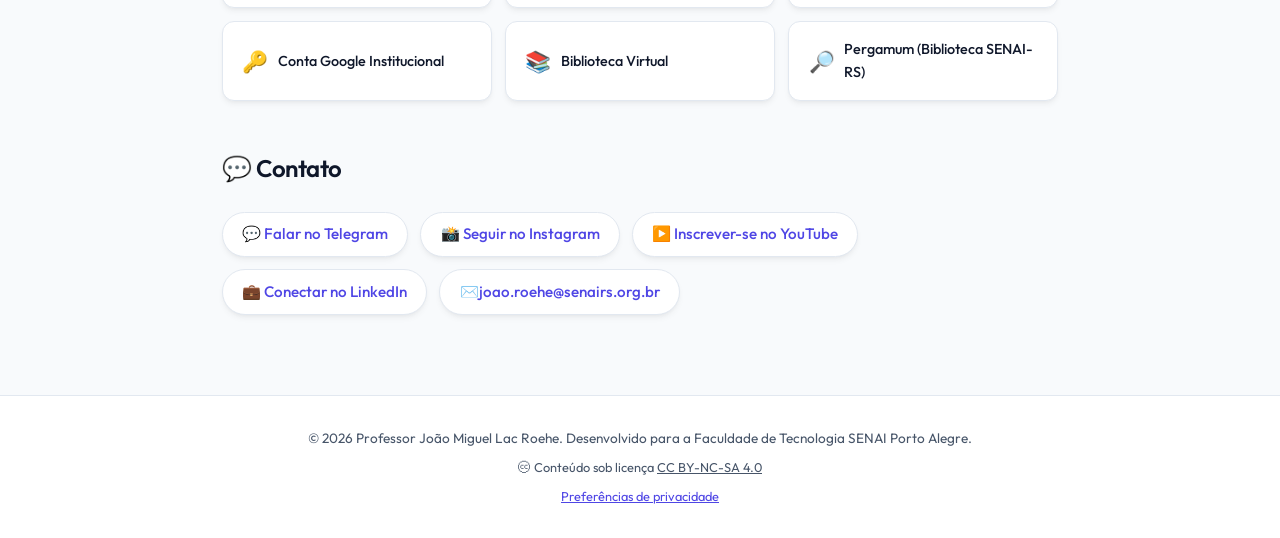
==== commit f9683ce5: "feat: Google Analytics com consentimento (LGPD) consent default negado antes do config, escolha pers" ====
--- a/index.html
+++ b/index.html
@@ -1,13 +1,25 @@
 <!DOCTYPE html>
 <html lang="pt-BR">
 <head>
-    <!-- Google tag (gtag.js) -->
+    <!-- Google Analytics 4 com consentimento (LGPD).
+         Ordem importa: 1) consent default negado, 2) escolha salva (se houver), 3) config.
+         Sem aceite, o GA4 não grava cookies; o banner está em /assets/consent.js. -->
     <script async src="https://www.googletagmanager.com/gtag/js?id=G-P59P33Y4VV"></script>
     <script>
       window.dataLayer = window.dataLayer || [];
       function gtag(){dataLayer.push(arguments);}
+      gtag('consent', 'default', {
+        analytics_storage: 'denied',
+        ad_storage: 'denied',
+        ad_user_data: 'denied',
+        ad_personalization: 'denied'
+      });
+      try {
+        if (localStorage.getItem('pjm-consent') === 'granted') {
+          gtag('consent', 'update', { analytics_storage: 'granted' });
+        }
+      } catch (e) { /* sem localStorage: segue negado */ }
       gtag('js', new Date());
-
       gtag('config', 'G-P59P33Y4VV');
     </script>
 
@@ -41,6 +53,7 @@
     <link rel="stylesheet" href="/assets/tokens.css">
     <link rel="stylesheet" href="/assets/topbar.css">
     <script src="/assets/theme.js"></script>
+    <script src="/assets/consent.js" defer></script>
 
     <!-- Estilos próprios desta página -->
     <style>
@@ -625,6 +638,7 @@
     <footer>
         <p>&copy; 2026 Professor João Miguel Lac Roehe. Desenvolvido para a Faculdade de Tecnologia SENAI Porto Alegre.</p>
         <p class="license">🅭 Conteúdo sob licença <a href="https://creativecommons.org/licenses/by-nc-sa/4.0/" target="_blank" rel="noopener noreferrer">CC BY-NC-SA 4.0</a></p>
+        <p class="license"><button type="button" class="consent-reopen" hidden>Preferências de privacidade</button></p>
     </footer>
 
     <script>
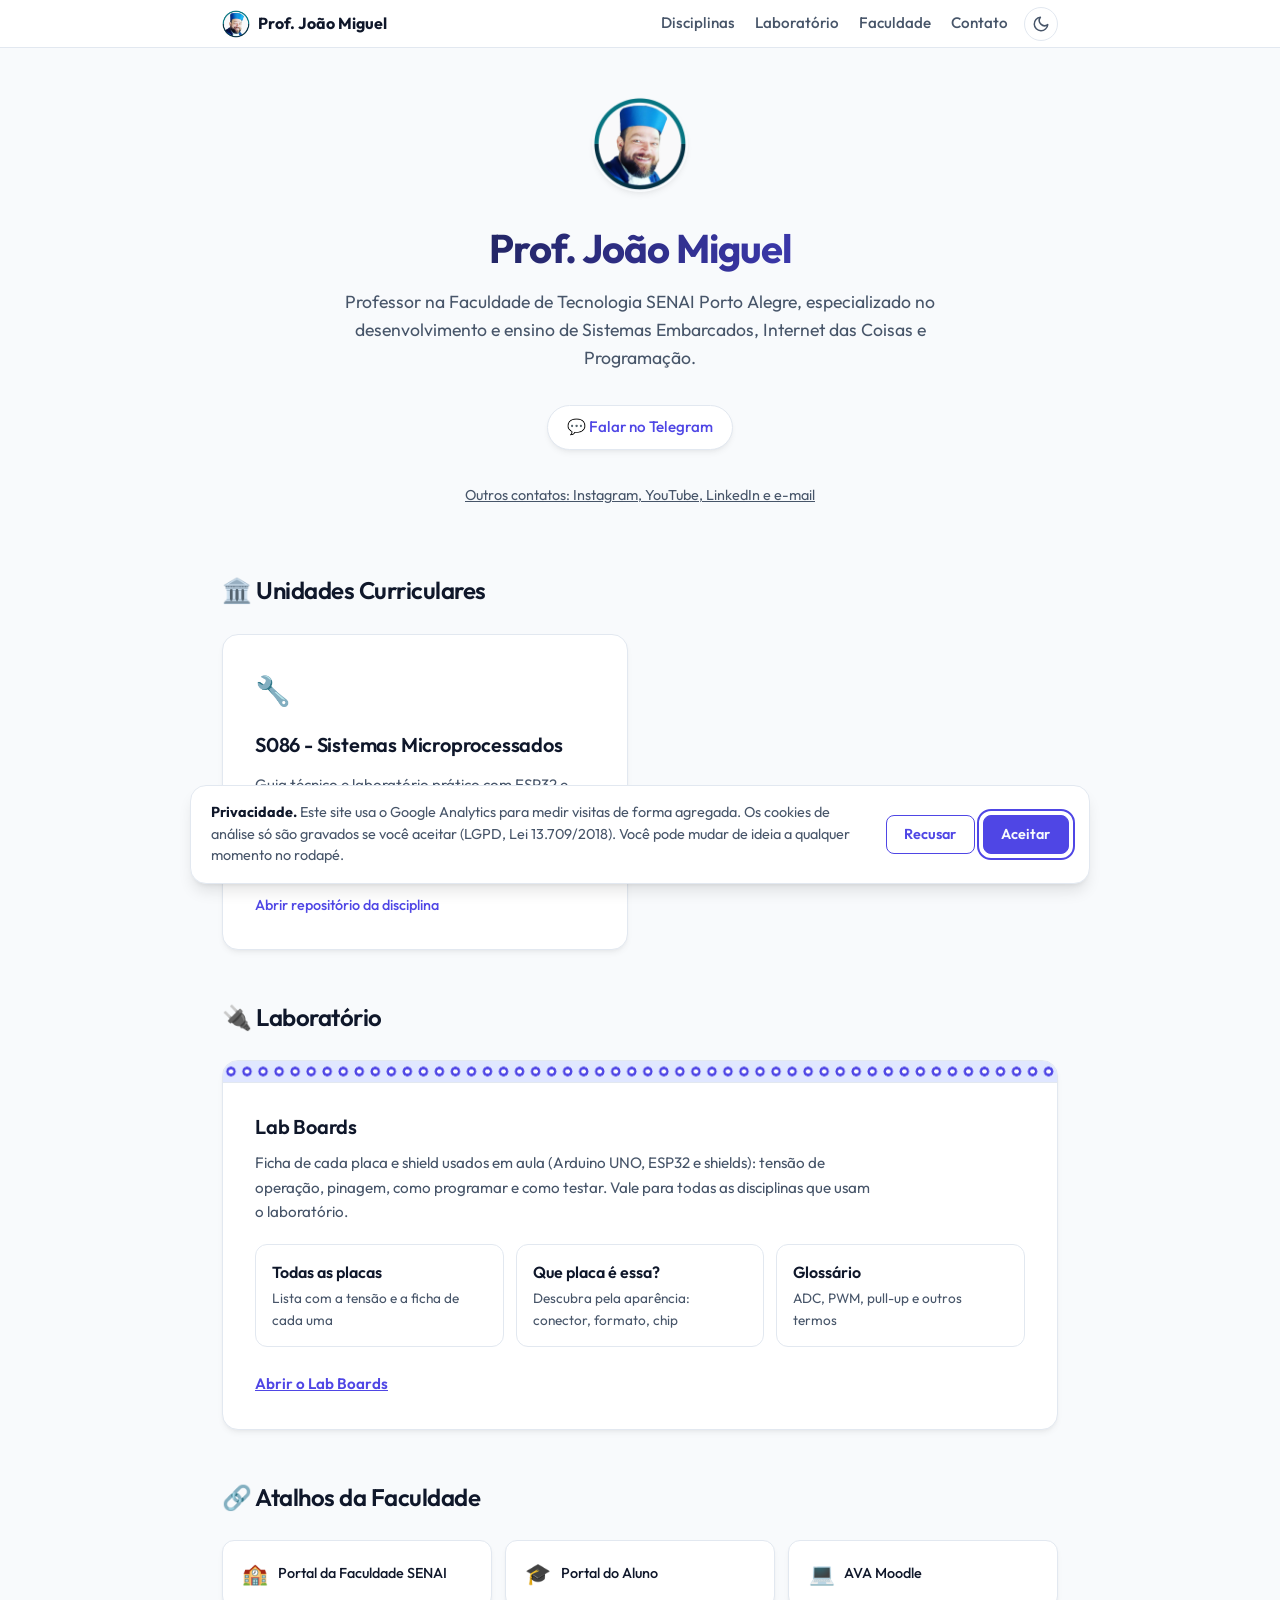
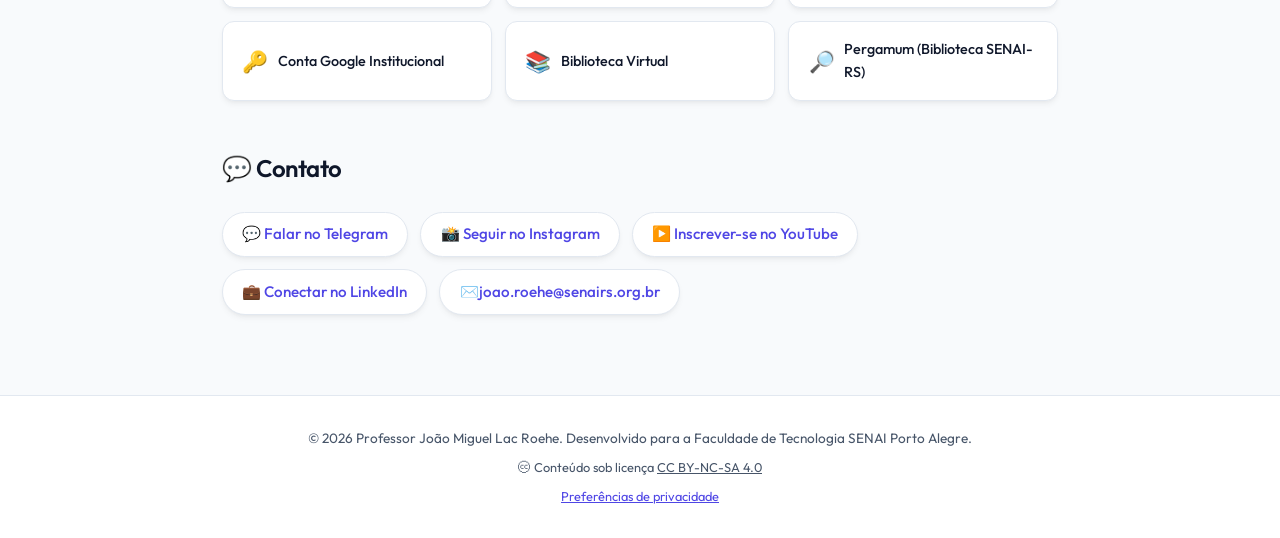
==== commit 3112735b: "fix: reverte reescritas de texto não pedidas (meta description e cards) Co-Authored-By: Claude Sonne" ====
--- a/index.html
+++ b/index.html
@@ -26,7 +26,7 @@
     <meta charset="UTF-8">
     <meta name="viewport" content="width=device-width, initial-scale=1.0">
     <title>Prof. João Miguel | Faculdade de Tecnologia SENAI Porto Alegre</title>
-    <meta name="description" content="Página pessoal do Professor João Miguel Lac Roehe na Faculdade de Tecnologia SENAI Porto Alegre. Informações sobre disciplinas de IoT, Sistemas Embarcados e Programação, contatos e projetos acadêmicos.">
+    <meta name="description" content="Página pessoal do Professor João Miguel Lac Roehe na Faculdade de Tecnologia SENAI Porto Alegre. Informações sobre disciplinas de IoT, Sistemas Embarcados e Programação.">
 
     <!-- Favicon -->
     <link rel="icon" type="image/png" href="/assets/avatar.png">
@@ -554,7 +554,7 @@
             <div class="card">
                 <div class="card-icon" aria-hidden="true">🔋</div>
                 <h3>Sistemas Embarcados</h3>
-                <p>Laboratório prático utilizando a linguagem MicroPython no microcontrolador ESP32 acoplado a um Shield Multifuncional para implementar lógicas de controle, sensores e atuadores em sistemas embarcados de baixo custo.</p>
+                <p>Laboratório prático utilizando a linguagem MicroPython no microcontrolador ESP32 acoplado a um Shield Multifuncional para implementar lógicas de controle, sensores e atuadores.</p>
                 <a href="https://github.com/professorjoaomiguel/lab-se" class="card-link" target="_blank" rel="noopener noreferrer">Abrir repositório da disciplina</a>
             </div>
 
@@ -577,7 +577,7 @@
             <div class="lab-pins" aria-hidden="true"></div>
             <div class="lab-body">
                 <h3>Lab Boards</h3>
-                <p>Ficha de cada placa e shield usados em aula (Arduino UNO, ESP32 e shields): tensão de operação, pinagem, como programar e como testar. Vale para todas as disciplinas que usam microcontroladores.</p>
+                <p>Ficha de cada placa e shield usados em aula (Arduino UNO, ESP32 e shields): tensão de operação, pinagem, como programar e como testar. Vale para todas as disciplinas que usam o laboratório.</p>
                 <ul class="lab-links">
                     <li><a href="https://professorjoaomiguel.github.io/lab-boards/INDEX.html">Todas as placas<small>Lista com a tensão e a ficha de cada uma</small></a></li>
                     <li><a href="https://professorjoaomiguel.github.io/lab-boards/IDENTIFICAR.html">Que placa é essa?<small>Descubra pela aparência: conector, formato, chip</small></a></li>
